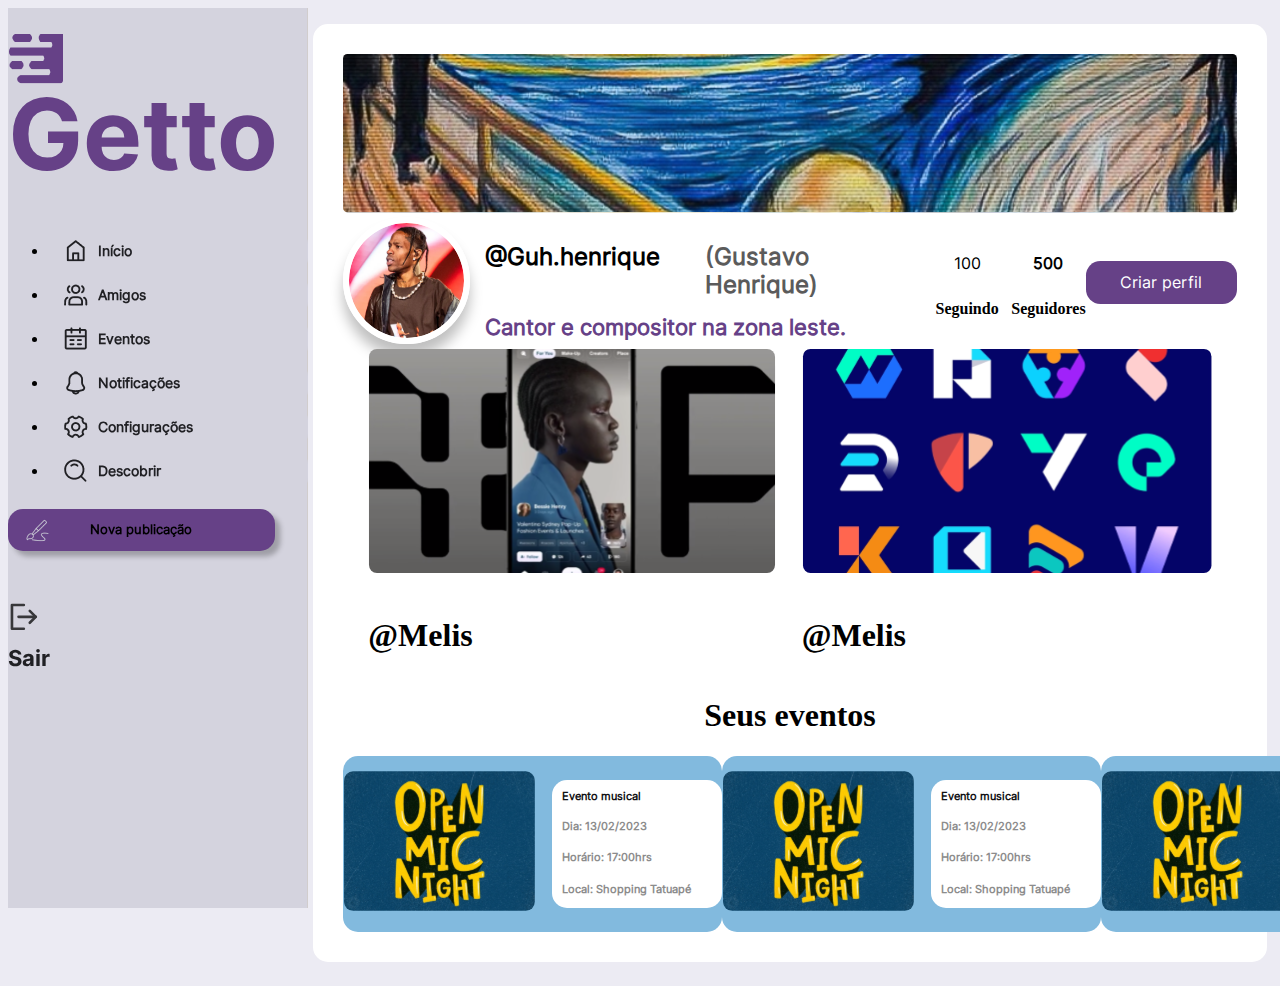
==== Perfil/perfilArtista.html @ 55815fa9 "first commit" ====
<!DOCTYPE html>
<html lang="pt-br">

<head>
    <meta charset="UTF-8">
    <meta http-equiv="X-UA-Compatible" content="IE=edge">
    <meta name="viewport" content="width=device-width, initial-scale=1.0">
    <title>Artista</title>
    <link href="https://cdn.jsdelivr.net/npm/bootstrap@5.3.0-alpha1/dist/css/bootstrap.min.css" rel="stylesheet"
        integrity="sha384-GLhlTQ8iRABdZLl6O3oVMWSktQOp6b7In1Zl3/Jr59b6EGGoI1aFkw7cmDA6j6gD" crossorigin="anonymous">
    <link rel="stylesheet" href="assets/css/perfilArtista.css">
</head>

<body>
    <main>


        <div class="sidebar">
            <div class="d-flex justify-center align-items-center flex-column sidebar-box">
                <div class="d-flex justify-center align-items-center logos">
                    <img src="assets/img/logomarca.png" alt="" class="img-fluid logo-marca">
                    <h1 class="logo-tipo">Getto</h1>
                </div>
                <div class="d-flex justify-content-center align-items-center flex-column list-group-box">
                    <ul class="list-group">
                        <li class="list-group-item"><button id="inicio" type="button"
                                class="btn btn-primary custom-btn-item">Início</button></li>
                        <li class="list-group-item"><button id="amigos" class="btn btn-primary btn-item-list"
                                type="button">Amigos</button></li>
                        <li class="list-group-item"><button id="eventos" class="btn btn-primary btn-item-list"
                                type="button">Eventos</button></li>
                        <li class="list-group-item"><button id="notificacoes" class="btn btn-primary btn-item-list"
                                type="button">Notificações</button></li>
                        <li class="list-group-item"><button id="configuracoes" class="btn btn-primary btn-item-list"
                                type="button">Configurações</button></li>
                        <li class="list-group-item"><button id="descobrir" class="btn btn-primary btn-item-list"
                                type="button">Descobrir</button></li>
                    </ul>
                </div>
                <div class="nova-pub">
                    <button id="nova-pub" class="btn btn-primary btn-nova-pub" type="button">Nova publicação</button>
                </div>
                <!-- <div class="container">
                    <div class="d-flex justify-content-center align-items-center flex-column sugestao-seguidores">
                        <h1>Sugestão de seguidores!</h1>
                        <div class="d-flex justify-content-center align-items-center flex-column sugestao-box">
                            <div class="d-flex justify-content-center align-items-center perfil-sugestao">
                                <div class="imagem-perfil-sugestao">
                                    <img src="../Login/assets/img/logomarca.png" alt="" class="rounded-circle">
                                </div>
                                <div class="d-flex justify-center align-items-center flex-column informações-perfil-sugestao">
                                    <div class="seguir-nickname">
                                        <div class="nickname"><h1>@Melis</h1></div>
                                        <div class="btn-seguir-sugestao">
                                            <button class="btn btn-primary" type="submit" value="Seguir">
                                        </div>
                                    </div>
                                    <div class="bio">
                                        <p>Cantor e compositor na zona leste.</p>
                                    </div>
                                </div>
                                
                            </div>
                            <div class="d-flex justify-content-center align-items-center perfil-sugestao">
                                <div class="imagem-perfil-sugestao">
                                    <img src="../Login/assets/img/logomarca.png" alt="" class="rounded-circle">
                                </div>
                                <div class="d-flex justify-center align-items-center flex-column informações-perfil-sugestao">
                                    <div class="seguir-nickname">
                                        <div class="nickname"><h1>@Melis</h1></div>
                                        <div class="btn-seguir-sugestao">
                                            <button class="btn btn-primary" type="submit" value="Seguir">
                                        </div>
                                    </div>
                                    <div class="bio">
                                        <p>Cantor e compositor na zona leste.</p>
                                    </div>
                                </div>

                            </div>
                            <div class="d-flex justify-content-center align-items-center perfil-sugestao">
                                <div class="imagem-perfil-sugestao">
                                    <img src="../Login/assets/img/logomarca.png" alt="" class="rounded-circle">
                                </div>
                                <div class="d-flex justify-center align-items-center flex-column informações-perfil-sugestao">
                                    <div class="seguir-nickname">
                                        <div class="nickname"><h1>@Melis</h1></div>
                                        <div class="btn-seguir-sugestao">
                                            <button class="btn btn-primary" type="submit" value="Seguir">
                                        </div>
                                    </div>
                                    <div class="bio">
                                        <p>Cantor e compositor na zona leste.</p>
                                    </div>
                                </div>
                            </div>
                            <div class="d-flex justify-content-center align-items-center perfil-sugestao">
                                <div class="imagem-perfil-sugestao">
                                    <img src="../Login/assets/img/logomarca.png" alt="" class="rounded-circle">
                                </div>
                                <div class="d-flex justify-center align-items-center flex-column informações-perfil-sugestao">
                                    <div class="seguir-nickname">
                                        <div class="nickname"><h1>@Melis</h1></div>
                                        <div class="btn-seguir-sugestao">
                                            <button class="btn btn-primary" type="submit" value="Seguir">
                                        </div>
                                    </div>
                                    <div class="bio">
                                        <p>Cantor e compositor na zona leste.</p>
                                    </div>
                                </div>
                            </div>
                        </div>
                    </div>
                </div> -->
                <a href="#">
                    <div class="d-flex flex-row justify-content-center align-items-center btn-sair">
                        <img src="assets/img/icon-logout.svg" alt="Sair">
                        <h1>Sair</h1>
                    </div>
                </a>
            </div>
        </div>
        <div class="box">
            <div class="perfil-area-box">
                <div class="papel-parede">
                    <img class="img-fluid papel-parede-img" src="assets/img/papel-parede.svg" alt="">
                </div>
                <div class="container-fluid informacao-perfil">
                    <div class="img-perfil">
                        <img class="img-fluid perfil-img" src="assets/img/img-perfil.svg" alt="">
                    </div>
                    <div class="box-bio-nick-nome">
                        <div class="box-nick-nome">
                            <div class="nick">
                                <h1>@Guh.henrique</h1>
                            </div>
                            <div class="nome">
                                <h1>(Gustavo Henrique)</h1>
                            </div>
                        </div>

                        <div class="bio">
                            <p>Cantor e compositor na zona leste.</p>
                        </div>
                    </div>
                    <div class="seguindo-seguidores">
                        <div class="seguindo">

                            <div class="seguindo-numero">
                                <p>100</p>
                            </div>
                            <div class="seguindo-text">
                                <h1>Seguindo</h1>
                            </div>
                        </div>
                        <div class="seguidores">

                            <div class="seguidores-numero">
                                <p>500</p>
                            </div>
                            <div class="seguidores-text">
                                <h1>Seguidores</h1>
                            </div>
                        </div>
                    </div>

                    <div class="div-btn-editar-perfil">
                        <button class="btn btn-primary btn-editar-perfil" value="">
                            Criar perfil
                        </button>
                    </div>

                </div>
                
                <div class="box-atividade-eventos">
                    <div class="box-atividade">
                        <div class="atividade">
                            <div class="box-img-atividade">
                                <img class="img-fluid img-atividade" src="assets/img/img-atividade-1.svg" alt="">
                            </div>
                            <div class="atividade-fotoPerfil-nick">
                                <div class="fotoPerfil-atividade">
                                    <img class="img-fluid img-perfil-atividade" src="" alt="">
                                </div>
                                <div class="nick-atividade">
                                    <h1>@Melis</h1>
                                </div>
                            </div>
                        </div>
                        <div class="atividade">
                            <div class="box-img-atividade">
                                <img class="img-fluid img-atividade" src="assets/img/img-atividade-2.svg" alt="">
                            </div>
                            <div class="atividade-fotoPerfil-nick">
                                <div class="fotoPerfil-atividade">
                                    <img class="img-fluid img-perfil-atividade" src="" alt="">
                                </div>
                                <div class="nick-atividade">
                                    <h1>@Melis</h1>
                                </div>
                            </div>
                        </div> 
                        
                    </div>
                    <div class="titulo-box-evento">
                        <h1>Seus eventos</h1>
                    </div>
                    <div class="box-eventos">
                        
                        <div class="evento">
                            <div class="img-evento">
                                <img src="assets/img/img-evento.svg" alt="">
                            </div>
                            <div class="box-desc-evento">
                                <div class="desc-evento">
                                    <h1 class="titulo-evento">Evento musical</h1>
                                    <h2>Dia: 13/02/2023</h2>
                                    <h2>Horário: 17:00hrs</h2>
                                    <h2>Local: Shopping Tatuapé</h2>
                                </div>
                            </div>
                        </div>
                        <div class="evento">
                            <div class="img-evento">
                                <img src="assets/img/img-evento.svg" alt="">
                            </div>
                            <div class="box-desc-evento">
                                <div class="desc-evento">
                                    <h1 class="titulo-evento">Evento musical</h1>
                                    <h2>Dia: 13/02/2023</h2>
                                    <h2>Horário: 17:00hrs</h2>
                                    <h2>Local: Shopping Tatuapé</h2>
                                </div>
                            </div>
                        </div>
                        <div class="evento">
                            <div class="img-evento">
                                <img src="assets/img/img-evento.svg" alt="">
                            </div>
                            <div class="box-desc-evento">
                                <div class="desc-evento">
                                    <h1 class="titulo-evento">Evento musical</h1>
                                    <h2>Dia: 13/02/2023</h2>
                                    <h2>Horário: 17:00hrs</h2>
                                    <h2>Local: Shopping Tatuapé</h2>
                                </div>
                            </div>
                        </div>
                    </div>
                </div>

               
            </div>
        </div>

    </main>


    <script src="https://cdn.jsdelivr.net/npm/bootstrap@5.3.0-alpha1/dist/js/bootstrap.bundle.min.js"
        integrity="sha384-w76AqPfDkMBDXo30jS1Sgez6pr3x5MlQ1ZAGC+nuZB+EYdgRZgiwxhTBTkF7CXvN" crossorigin="anonymous">
        </script>
    <script src="https://cdn.jsdelivr.net/npm/@popperjs/core@2.11.6/dist/umd/popper.min.js"
        integrity="sha384-oBqDVmMz9ATKxIep9tiCxS/Z9fNfEXiDAYTujMAeBAsjFuCZSmKbSSUnQlmh/jp3" crossorigin="anonymous">
        </script>
    <script src="https://cdn.jsdelivr.net/npm/bootstrap@5.3.0-alpha1/dist/js/bootstrap.min.js"
        integrity="sha384-mQ93GR66B00ZXjt0YO5KlohRA5SY2XofN4zfuZxLkoj1gXtW8ANNCe9d5Y3eG5eD" crossorigin="anonymous">
        </script>
</body>

</html>
---- Perfil/assets/css/perfilArtista.css ----
@font-face {
    font-family: 'AsapRegular';
    src: url('../fonts/Asap-Regular.ttf');
}
@font-face {
    font-family: 'AsapBold';
    src: url('../fonts/Asap-Bold.ttf');
}

@font-face {
    font-family: 'InterRegular';
    src: url('../fonts/Inter-Regular.ttf');
}
@font-face {
    font-family: 'InterBold';
    src: url('../fonts/Inter-Bold.ttf');
}
@font-face {
  font-family: 'Poppins';
  src: url('../fonts/Poppins-Regular.ttf');
}
@font-face {
  font-family: 'Roboto';
  src: url('../fonts/Roboto-Regular.ttf');
}

html{
  overflow-x: hidden;
}

a{
  text-decoration: none;
}
body{
    background-color: #ecebf3;
}

.sidebar{
    display: flex;
    justify-content: center;
    width: 300px;
    background-color: #d4d3de;
    border-right: 1px solid #d1cdcd;
    position: fixed;
    height: 100%;
    box-sizing: border-box;
}

.sidebar .sidebar-box{
    margin-top: 25px!important;
}

.sidebar .sidebar-box .logos{
    font-family: 'InterBold';
    font-style: normal;
    font-weight: 700;
    font-size: 3.1rem;
    line-height: 58px;
    color: #664187;
}
.sidebar .sidebar-box .logos h1{
  margin-top: 10px;
}

.sidebar .sidebar-box .list-group-box {
    margin-top: 20px;
}

.sidebar .sidebar-box .list-group-box .list-group-item{
    background-color: transparent!important;
    border: 0!important;
}

.sidebar .sidebar-box .list-group-box button{
    background-color: #D4D3DE;
    border: 0!important;
    font-family: 'InterRegular';
    font-style: normal;
    font-weight: 800;
    font-size: 0.9rem;
    line-height: 18px;  
    cursor: pointer;
    color: #202024;
    width: 260px;
    height: 44px;
    display: flex;
    align-items: center;
    justify-content: flex-start;
    padding-right: 10px;
    padding-left: 50px;
    background-repeat: no-repeat;
    background-position-y: center ;
    background-position-x: 15px ;
    border-radius: 15px;
    
    
 
 
}
.sidebar .sidebar-box .list-group-box button img{
  transition: background-color 0.4s ease;
}

.sidebar .sidebar-box .list-group-box button img:hover{
  background-color: #ffffff;
}


#eventos {
    background-image: url('../img/icone-calendario.png');
    
    
  }
  
  #eventos:hover{
    background-image: url('../img/icon-calendario-branco.svg')
  }
  #inicio {
    background-image: url('../img/icone-home.png');
    
  }
  #inicio:hover{
    background-image: url('../img/icon-home-branco.svg')
  }
 
  #descobrir {
    background-image: url('../img/icone-descobrir.png');
  }
  #descobrir:hover{
    background-image: url('../img/icon-pesquisar-branco.svg')
  }
  #notificacoes {
    background-image: url('../img/icone-notificacao.png'); 
  }
  #notificacoes:hover{
    background-image: url('../img/icon-notificacao-branco.svg')
  }
  #configuracoes {
    background-image: url('../img/icone-configuracoes.png');
  }
  #configuracoes:hover{
    background-image: url('../img/icon-configuracoes-branco.svg')
  }
  #amigos {
    background-image: url('../img/icone-pessoa.png');
  }
  #amigos:hover{
    background-image: url('../img/icon-pessoa-branco.svg')
  }

  #nova-pub{
    background-image: url('../img/icone-pincel.png');
  }
  

.list-group-box button:hover {
    background-color: #664187!important;
    color: #ffffff!important;
   
  }
  .list-group-box button img:hover {
    background-color: #664187!important;
    color: #ffffff!important;
    
   
  }
.nova-pub{
    margin-top: 15px;

}
.nova-pub .btn-nova-pub{
    width: 267px;
    height: 41.22px;
    background-color: #664187;
    box-shadow: 5.37636px 5.37636px 5.37636px rgba(0, 0, 0, 0.25);
    border-radius: 11.6113px;
    border: 0;
    font-weight: 600;
font-size: 0.8rem;
line-height: 18px;
font-family: 'InterRegular';
background-repeat: no-repeat;
background-position-y: center ;
background-position-x: 15px ;
border-radius: 15px;
}

.nova-pub #nova-pub:hover{
    background-color: #5e3086;
    color: #dbdbdb;
    
}


.custom-btn-item:hover{
    background-color: #664187!important;
}



.sugestao-seguidores h1{
  font-weight: 700;
font-size: 1rem;
line-height: 19px;
color: #37373A;
font-family: 'InterRegular';
}

.div-btn-seguir-sugestao .btn-seguir{
  background-color: #5e3086;
  width: 73.06px;
  height: 23px;
  border: none;
  color: #ffffff;
  border-radius: 13.5294px;
}

.sugestao-box{
  width: 280px;
  background-color: #fff;
  border-radius: 15px;
  padding: 20px 20px 20px 20px;
}
.sugestao-box .seguir-nickname{
  display: flex;
  flex-direction: row;
}
.sugestao-box button{
  margin-left: 100px;
}

.btn-sair{
  margin-top: 50px;
  height: 40px;
  width: 90px;
  background-color: none!important;
  font-family: 'InterBold';
}
.btn-sair h1{
  font-weight: 600;
  font-size: 1.4rem;
  color: #202024;
  margin-top: 7px;
  
}
.btn-sair img {
  width: 32px;
  height: 32px;
} 


/*-------------- PERFIL AREA ---------------*/




/*--------------------------------- HEADER PERFIL ---------------------------------*/
.box{
  margin-left: 300px;
  
  display: flex;
  justify-content: center;
  align-items: center;
 
  height: 100vh;
  padding: 35px;
  
  
  
 
}
.box .perfil-area-box{
  width: 100%;
  height: auto;
  background-color: #fff;
  border-radius: 15px;
  display: flex;
  flex-direction: column;
  padding: 30px;
  
  
  
}
.box .perfil-area-box .papel-parede{
  width: 100%;
}

.box .perfil-area-box .papel-parede img{
  width: 100%;
  
}
.box .perfil-area-box .img-perfil img{
  
    border-radius: 50%;
    background: url(83be6860de3c4cd4bb4ef5e01c961ef7_md.png);
    border: 6.38889px solid #FFFFFF;
    box-shadow: 0px 12.7778px 12.7778px rgba(0, 0, 0, 0.25);
 
}
.box .perfil-area-box .informacao-perfil{
  display: flex;
    flex-direction: row;
    justify-content: space-around;
    align-items: center;
}

.box .perfil-area-box .informacao-perfil .box-bio-nick-nome{
  display: flex;
  flex-direction: column;
  justify-content: center;
}

.box .perfil-area-box .informacao-perfil .box-bio-nick-nome .box-nick-nome{
  display: flex;
  flex-direction: row;
  font-family: 'InterRegular';
}

.box .perfil-area-box .informacao-perfil .box-bio-nick-nome .box-nick-nome h1{
  font-style: normal;
  font-weight: 700;
  font-size: 1.5rem;
  line-height: 28px;
}


.box .perfil-area-box .informacao-perfil .box-bio-nick-nome .box-nick-nome .nome{
  margin-left: 30px;
}

.box .perfil-area-box .informacao-perfil .box-bio-nick-nome .box-nick-nome .nick{
  margin-left: 15px;
  
}

.box .perfil-area-box .informacao-perfil .box-bio-nick-nome .box-nick-nome .nome h1{
  margin-left: 15px;
  color: #5b5b5b!important;
}

.box .perfil-area-box .informacao-perfil .box-bio-nick-nome .bio{
  margin-left: 15px;
}

.box .perfil-area-box .informacao-perfil .box-bio-nick-nome .bio p{
  margin: 0;
  color: #664187;
  font-family: 'InterRegular';
  font-style: normal;
  font-weight: 700;
  font-size: 1.4rem;
  line-height: 23px;
}

.box .perfil-area-box .informacao-perfil .seguindo-seguidores {
  margin-left: 80px;
  display: flex;
  width: 20%;
    justify-content: space-between;

}



.box .perfil-area-box .informacao-perfil .seguindo-seguidores .seguindo .seguindo-numero > p {
  font-family: 'InterRegular';
font-style: normal;
font-weight: 8  00;
font-size: 16px;
  
}




.box .perfil-area-box .informacao-perfil .seguindo-seguidores .seguindo .seguindo-text > h1 {
  font-style: normal;
font-weight: 600;
font-size: 16px;
  
}

.box .perfil-area-box .informacao-perfil .seguindo-seguidores .seguidores .seguidores-text > h1 {
  font-style: normal;
font-weight: 600;
font-size: 16px;
  
}

.box .perfil-area-box .informacao-perfil .seguindo-seguidores .seguidores .seguidores-numero > p {
  
  font-family: 'InterRegular';
font-style: normal;
font-weight: 800;
font-size: 16px;
}

.box .perfil-area-box .informacao-perfil .seguindo-seguidores .seguidores, .seguindo{
  display: flex;
    flex-direction: column;
    align-items: center;
}


.box .perfil-area-box .informacao-perfil .div-btn-editar-perfil .btn-editar-perfil {
  width: 151.35px;
  height: 43px;
  background: #664187;
  border-radius: 14.3967px;
  border: none;
  color: #fff;
  font-family: 'InterRegular', sans-serif;
  font-size: 16px;
  text-align: center;
  line-height: 34.79px;
  font-weight: 500;
}

.box .perfil-area-box .informacao-perfil .div-btn-editar-perfil .btn-editar-perfil:hover{
  background-color: #815ba3;
  
}


/*------------------------------------- ATIVIDADE E EVENTO ----------------------------*/

.box .perfil-area-box .box-atividade-eventos{
    display: flex;
    flex-direction: column;
    justify-content: center;
    align-items: center;
  }

  .box .perfil-area-box .box-atividade-eventos .box-atividade{
    display: flex;
    flex-direction: row;
    justify-content: center;
    align-items: center;
    width: 100%;
    display: flex;
    justify-content: space-evenly;
  }

  .box .perfil-area-box .box-eventos{
    display: flex;
    width: 100%;
    justify-content: space-evenly;
  }
  .box .perfil-area-box .box-eventos .evento{
    display: flex;
    flex-direction: row;
    justify-content: center;
    align-items: center;
    background-color: #82BADE;
    border-radius: 15px;
    width: 25rem;
    height: 11rem;
  }

  .box .perfil-area-box .box-eventos .evento .img-evento img{
    width: 12rem;
    
  }
  .box .perfil-area-box .box-eventos .evento .box-desc-evento{
    margin-left: 17px;
  }

  .box .perfil-area-box .box-eventos .evento .box-desc-evento .desc-evento{
    width: 10rem;
    display: flex;
    height: 8rem;
    border-radius: 15px;
    background-color: #fff;
   
    justify-content: center;
    align-items: start;
    flex-direction: column;
    
    padding-left: 10px;
  }
  
 
 
  .box .perfil-area-box .box-eventos .evento .box-desc-evento .desc-evento h1{
    font-size: 1.5rem;
    font-family: 'InterRegular';
    font-style: normal;
    font-weight: 700;
    font-size: 11.037px;
    line-height: 13px;
    color: #121214;
  }

  .box .perfil-area-box .box-eventos .evento .box-desc-evento .desc-evento h2{
    font-size: 1rem;
    font-family: 'InterRegular';
    font-style: normal;
    font-weight: 700;
    font-size: 11.037px;
    line-height: 13px;
    color: #8C8C8C;
  }
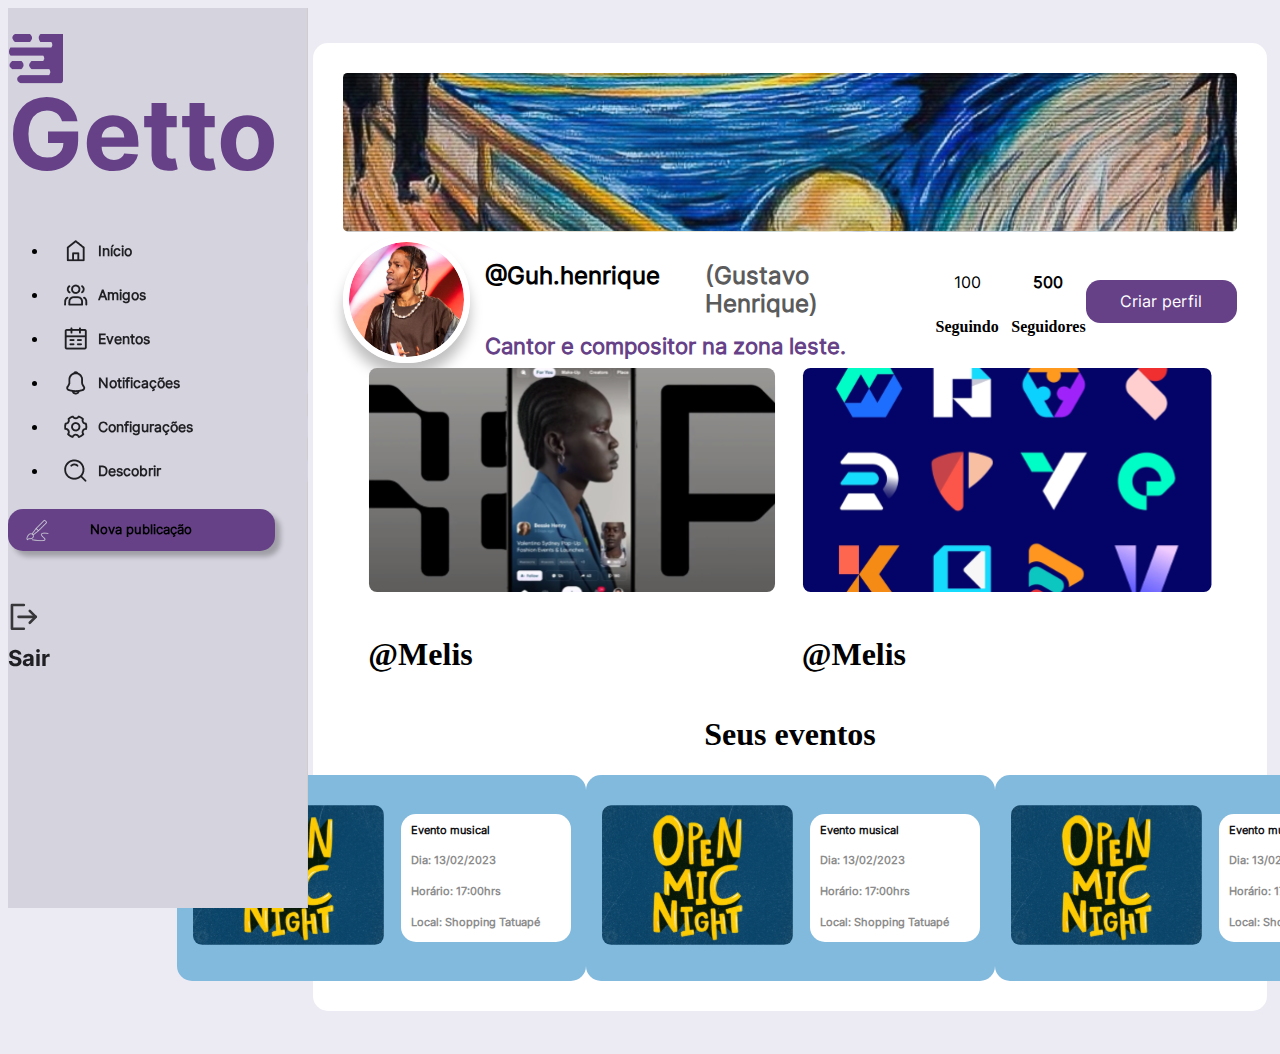
==== commit 99edf55d: "git commit init" ====
--- a/Perfil/perfilArtista.html
+++ b/Perfil/perfilArtista.html
@@ -1,271 +1,271 @@
-<!DOCTYPE html>
-<html lang="pt-br">
-
-<head>
-    <meta charset="UTF-8">
-    <meta http-equiv="X-UA-Compatible" content="IE=edge">
-    <meta name="viewport" content="width=device-width, initial-scale=1.0">
-    <title>Artista</title>
-    <link href="https://cdn.jsdelivr.net/npm/bootstrap@5.3.0-alpha1/dist/css/bootstrap.min.css" rel="stylesheet"
-        integrity="sha384-GLhlTQ8iRABdZLl6O3oVMWSktQOp6b7In1Zl3/Jr59b6EGGoI1aFkw7cmDA6j6gD" crossorigin="anonymous">
-    <link rel="stylesheet" href="assets/css/perfilArtista.css">
-</head>
-
-<body>
-    <main>
-
-
-        <div class="sidebar">
-            <div class="d-flex justify-center align-items-center flex-column sidebar-box">
-                <div class="d-flex justify-center align-items-center logos">
-                    <img src="assets/img/logomarca.png" alt="" class="img-fluid logo-marca">
-                    <h1 class="logo-tipo">Getto</h1>
-                </div>
-                <div class="d-flex justify-content-center align-items-center flex-column list-group-box">
-                    <ul class="list-group">
-                        <li class="list-group-item"><button id="inicio" type="button"
-                                class="btn btn-primary custom-btn-item">Início</button></li>
-                        <li class="list-group-item"><button id="amigos" class="btn btn-primary btn-item-list"
-                                type="button">Amigos</button></li>
-                        <li class="list-group-item"><button id="eventos" class="btn btn-primary btn-item-list"
-                                type="button">Eventos</button></li>
-                        <li class="list-group-item"><button id="notificacoes" class="btn btn-primary btn-item-list"
-                                type="button">Notificações</button></li>
-                        <li class="list-group-item"><button id="configuracoes" class="btn btn-primary btn-item-list"
-                                type="button">Configurações</button></li>
-                        <li class="list-group-item"><button id="descobrir" class="btn btn-primary btn-item-list"
-                                type="button">Descobrir</button></li>
-                    </ul>
-                </div>
-                <div class="nova-pub">
-                    <button id="nova-pub" class="btn btn-primary btn-nova-pub" type="button">Nova publicação</button>
-                </div>
-                <!-- <div class="container">
-                    <div class="d-flex justify-content-center align-items-center flex-column sugestao-seguidores">
-                        <h1>Sugestão de seguidores!</h1>
-                        <div class="d-flex justify-content-center align-items-center flex-column sugestao-box">
-                            <div class="d-flex justify-content-center align-items-center perfil-sugestao">
-                                <div class="imagem-perfil-sugestao">
-                                    <img src="../Login/assets/img/logomarca.png" alt="" class="rounded-circle">
-                                </div>
-                                <div class="d-flex justify-center align-items-center flex-column informações-perfil-sugestao">
-                                    <div class="seguir-nickname">
-                                        <div class="nickname"><h1>@Melis</h1></div>
-                                        <div class="btn-seguir-sugestao">
-                                            <button class="btn btn-primary" type="submit" value="Seguir">
-                                        </div>
-                                    </div>
-                                    <div class="bio">
-                                        <p>Cantor e compositor na zona leste.</p>
-                                    </div>
-                                </div>
-                                
-                            </div>
-                            <div class="d-flex justify-content-center align-items-center perfil-sugestao">
-                                <div class="imagem-perfil-sugestao">
-                                    <img src="../Login/assets/img/logomarca.png" alt="" class="rounded-circle">
-                                </div>
-                                <div class="d-flex justify-center align-items-center flex-column informações-perfil-sugestao">
-                                    <div class="seguir-nickname">
-                                        <div class="nickname"><h1>@Melis</h1></div>
-                                        <div class="btn-seguir-sugestao">
-                                            <button class="btn btn-primary" type="submit" value="Seguir">
-                                        </div>
-                                    </div>
-                                    <div class="bio">
-                                        <p>Cantor e compositor na zona leste.</p>
-                                    </div>
-                                </div>
-
-                            </div>
-                            <div class="d-flex justify-content-center align-items-center perfil-sugestao">
-                                <div class="imagem-perfil-sugestao">
-                                    <img src="../Login/assets/img/logomarca.png" alt="" class="rounded-circle">
-                                </div>
-                                <div class="d-flex justify-center align-items-center flex-column informações-perfil-sugestao">
-                                    <div class="seguir-nickname">
-                                        <div class="nickname"><h1>@Melis</h1></div>
-                                        <div class="btn-seguir-sugestao">
-                                            <button class="btn btn-primary" type="submit" value="Seguir">
-                                        </div>
-                                    </div>
-                                    <div class="bio">
-                                        <p>Cantor e compositor na zona leste.</p>
-                                    </div>
-                                </div>
-                            </div>
-                            <div class="d-flex justify-content-center align-items-center perfil-sugestao">
-                                <div class="imagem-perfil-sugestao">
-                                    <img src="../Login/assets/img/logomarca.png" alt="" class="rounded-circle">
-                                </div>
-                                <div class="d-flex justify-center align-items-center flex-column informações-perfil-sugestao">
-                                    <div class="seguir-nickname">
-                                        <div class="nickname"><h1>@Melis</h1></div>
-                                        <div class="btn-seguir-sugestao">
-                                            <button class="btn btn-primary" type="submit" value="Seguir">
-                                        </div>
-                                    </div>
-                                    <div class="bio">
-                                        <p>Cantor e compositor na zona leste.</p>
-                                    </div>
-                                </div>
-                            </div>
-                        </div>
-                    </div>
-                </div> -->
-                <a href="#">
-                    <div class="d-flex flex-row justify-content-center align-items-center btn-sair">
-                        <img src="assets/img/icon-logout.svg" alt="Sair">
-                        <h1>Sair</h1>
-                    </div>
-                </a>
-            </div>
-        </div>
-        <div class="box">
-            <div class="perfil-area-box">
-                <div class="papel-parede">
-                    <img class="img-fluid papel-parede-img" src="assets/img/papel-parede.svg" alt="">
-                </div>
-                <div class="container-fluid informacao-perfil">
-                    <div class="img-perfil">
-                        <img class="img-fluid perfil-img" src="assets/img/img-perfil.svg" alt="">
-                    </div>
-                    <div class="box-bio-nick-nome">
-                        <div class="box-nick-nome">
-                            <div class="nick">
-                                <h1>@Guh.henrique</h1>
-                            </div>
-                            <div class="nome">
-                                <h1>(Gustavo Henrique)</h1>
-                            </div>
-                        </div>
-
-                        <div class="bio">
-                            <p>Cantor e compositor na zona leste.</p>
-                        </div>
-                    </div>
-                    <div class="seguindo-seguidores">
-                        <div class="seguindo">
-
-                            <div class="seguindo-numero">
-                                <p>100</p>
-                            </div>
-                            <div class="seguindo-text">
-                                <h1>Seguindo</h1>
-                            </div>
-                        </div>
-                        <div class="seguidores">
-
-                            <div class="seguidores-numero">
-                                <p>500</p>
-                            </div>
-                            <div class="seguidores-text">
-                                <h1>Seguidores</h1>
-                            </div>
-                        </div>
-                    </div>
-
-                    <div class="div-btn-editar-perfil">
-                        <button class="btn btn-primary btn-editar-perfil" value="">
-                            Criar perfil
-                        </button>
-                    </div>
-
-                </div>
-                
-                <div class="box-atividade-eventos">
-                    <div class="box-atividade">
-                        <div class="atividade">
-                            <div class="box-img-atividade">
-                                <img class="img-fluid img-atividade" src="assets/img/img-atividade-1.svg" alt="">
-                            </div>
-                            <div class="atividade-fotoPerfil-nick">
-                                <div class="fotoPerfil-atividade">
-                                    <img class="img-fluid img-perfil-atividade" src="" alt="">
-                                </div>
-                                <div class="nick-atividade">
-                                    <h1>@Melis</h1>
-                                </div>
-                            </div>
-                        </div>
-                        <div class="atividade">
-                            <div class="box-img-atividade">
-                                <img class="img-fluid img-atividade" src="assets/img/img-atividade-2.svg" alt="">
-                            </div>
-                            <div class="atividade-fotoPerfil-nick">
-                                <div class="fotoPerfil-atividade">
-                                    <img class="img-fluid img-perfil-atividade" src="" alt="">
-                                </div>
-                                <div class="nick-atividade">
-                                    <h1>@Melis</h1>
-                                </div>
-                            </div>
-                        </div> 
-                        
-                    </div>
-                    <div class="titulo-box-evento">
-                        <h1>Seus eventos</h1>
-                    </div>
-                    <div class="box-eventos">
-                        
-                        <div class="evento">
-                            <div class="img-evento">
-                                <img src="assets/img/img-evento.svg" alt="">
-                            </div>
-                            <div class="box-desc-evento">
-                                <div class="desc-evento">
-                                    <h1 class="titulo-evento">Evento musical</h1>
-                                    <h2>Dia: 13/02/2023</h2>
-                                    <h2>Horário: 17:00hrs</h2>
-                                    <h2>Local: Shopping Tatuapé</h2>
-                                </div>
-                            </div>
-                        </div>
-                        <div class="evento">
-                            <div class="img-evento">
-                                <img src="assets/img/img-evento.svg" alt="">
-                            </div>
-                            <div class="box-desc-evento">
-                                <div class="desc-evento">
-                                    <h1 class="titulo-evento">Evento musical</h1>
-                                    <h2>Dia: 13/02/2023</h2>
-                                    <h2>Horário: 17:00hrs</h2>
-                                    <h2>Local: Shopping Tatuapé</h2>
-                                </div>
-                            </div>
-                        </div>
-                        <div class="evento">
-                            <div class="img-evento">
-                                <img src="assets/img/img-evento.svg" alt="">
-                            </div>
-                            <div class="box-desc-evento">
-                                <div class="desc-evento">
-                                    <h1 class="titulo-evento">Evento musical</h1>
-                                    <h2>Dia: 13/02/2023</h2>
-                                    <h2>Horário: 17:00hrs</h2>
-                                    <h2>Local: Shopping Tatuapé</h2>
-                                </div>
-                            </div>
-                        </div>
-                    </div>
-                </div>
-
-               
-            </div>
-        </div>
-
-    </main>
-
-
-    <script src="https://cdn.jsdelivr.net/npm/bootstrap@5.3.0-alpha1/dist/js/bootstrap.bundle.min.js"
-        integrity="sha384-w76AqPfDkMBDXo30jS1Sgez6pr3x5MlQ1ZAGC+nuZB+EYdgRZgiwxhTBTkF7CXvN" crossorigin="anonymous">
-        </script>
-    <script src="https://cdn.jsdelivr.net/npm/@popperjs/core@2.11.6/dist/umd/popper.min.js"
-        integrity="sha384-oBqDVmMz9ATKxIep9tiCxS/Z9fNfEXiDAYTujMAeBAsjFuCZSmKbSSUnQlmh/jp3" crossorigin="anonymous">
-        </script>
-    <script src="https://cdn.jsdelivr.net/npm/bootstrap@5.3.0-alpha1/dist/js/bootstrap.min.js"
-        integrity="sha384-mQ93GR66B00ZXjt0YO5KlohRA5SY2XofN4zfuZxLkoj1gXtW8ANNCe9d5Y3eG5eD" crossorigin="anonymous">
-        </script>
-</body>
-
+<!DOCTYPE html>
+<html lang="pt-br">
+
+<head>
+    <meta charset="UTF-8">
+    <meta http-equiv="X-UA-Compatible" content="IE=edge">
+    <meta name="viewport" content="width=device-width, initial-scale=1.0">
+    <title>Artista</title>
+    <link href="https://cdn.jsdelivr.net/npm/bootstrap@5.3.0-alpha1/dist/css/bootstrap.min.css" rel="stylesheet"
+        integrity="sha384-GLhlTQ8iRABdZLl6O3oVMWSktQOp6b7In1Zl3/Jr59b6EGGoI1aFkw7cmDA6j6gD" crossorigin="anonymous">
+    <link rel="stylesheet" href="assets/css/perfilArtista.css">
+</head>
+
+<body>
+    <main>
+
+
+        <div class="sidebar">
+            <div class="d-flex justify-center align-items-center flex-column sidebar-box">
+                <div class="d-flex justify-center align-items-center logos">
+                    <img src="assets/img/logomarca.png" alt="" class="img-fluid logo-marca">
+                    <h1 class="logo-tipo">Getto</h1>
+                </div>
+                <div class="d-flex justify-content-center align-items-center flex-column list-group-box">
+                    <ul class="list-group">
+                        <li class="list-group-item"><button id="inicio" type="button"
+                                class="btn btn-primary custom-btn-item">Início</button></li>
+                        <li class="list-group-item"><button id="amigos" class="btn btn-primary btn-item-list"
+                                type="button">Amigos</button></li>
+                        <li class="list-group-item"><button id="eventos" class="btn btn-primary btn-item-list"
+                                type="button">Eventos</button></li>
+                        <li class="list-group-item"><button id="notificacoes" class="btn btn-primary btn-item-list"
+                                type="button">Notificações</button></li>
+                        <li class="list-group-item"><button id="configuracoes" class="btn btn-primary btn-item-list"
+                                type="button">Configurações</button></li>
+                        <li class="list-group-item"><button id="descobrir" class="btn btn-primary btn-item-list"
+                                type="button">Descobrir</button></li>
+                    </ul>
+                </div>
+                <div class="nova-pub">
+                    <button id="nova-pub" class="btn btn-primary btn-nova-pub" type="button">Nova publicação</button>
+                </div>
+                <!-- <div class="container">
+                    <div class="d-flex justify-content-center align-items-center flex-column sugestao-seguidores">
+                        <h1>Sugestão de seguidores!</h1>
+                        <div class="d-flex justify-content-center align-items-center flex-column sugestao-box">
+                            <div class="d-flex justify-content-center align-items-center perfil-sugestao">
+                                <div class="imagem-perfil-sugestao">
+                                    <img src="../Login/assets/img/logomarca.png" alt="" class="rounded-circle">
+                                </div>
+                                <div class="d-flex justify-center align-items-center flex-column informações-perfil-sugestao">
+                                    <div class="seguir-nickname">
+                                        <div class="nickname"><h1>@Melis</h1></div>
+                                        <div class="btn-seguir-sugestao">
+                                            <button class="btn btn-primary" type="submit" value="Seguir">
+                                        </div>
+                                    </div>
+                                    <div class="bio">
+                                        <p>Cantor e compositor na zona leste.</p>
+                                    </div>
+                                </div>
+                                
+                            </div>
+                            <div class="d-flex justify-content-center align-items-center perfil-sugestao">
+                                <div class="imagem-perfil-sugestao">
+                                    <img src="../Login/assets/img/logomarca.png" alt="" class="rounded-circle">
+                                </div>
+                                <div class="d-flex justify-center align-items-center flex-column informações-perfil-sugestao">
+                                    <div class="seguir-nickname">
+                                        <div class="nickname"><h1>@Melis</h1></div>
+                                        <div class="btn-seguir-sugestao">
+                                            <button class="btn btn-primary" type="submit" value="Seguir">
+                                        </div>
+                                    </div>
+                                    <div class="bio">
+                                        <p>Cantor e compositor na zona leste.</p>
+                                    </div>
+                                </div>
+
+                            </div>
+                            <div class="d-flex justify-content-center align-items-center perfil-sugestao">
+                                <div class="imagem-perfil-sugestao">
+                                    <img src="../Login/assets/img/logomarca.png" alt="" class="rounded-circle">
+                                </div>
+                                <div class="d-flex justify-center align-items-center flex-column informações-perfil-sugestao">
+                                    <div class="seguir-nickname">
+                                        <div class="nickname"><h1>@Melis</h1></div>
+                                        <div class="btn-seguir-sugestao">
+                                            <button class="btn btn-primary" type="submit" value="Seguir">
+                                        </div>
+                                    </div>
+                                    <div class="bio">
+                                        <p>Cantor e compositor na zona leste.</p>
+                                    </div>
+                                </div>
+                            </div>
+                            <div class="d-flex justify-content-center align-items-center perfil-sugestao">
+                                <div class="imagem-perfil-sugestao">
+                                    <img src="../Login/assets/img/logomarca.png" alt="" class="rounded-circle">
+                                </div>
+                                <div class="d-flex justify-center align-items-center flex-column informações-perfil-sugestao">
+                                    <div class="seguir-nickname">
+                                        <div class="nickname"><h1>@Melis</h1></div>
+                                        <div class="btn-seguir-sugestao">
+                                            <button class="btn btn-primary" type="submit" value="Seguir">
+                                        </div>
+                                    </div>
+                                    <div class="bio">
+                                        <p>Cantor e compositor na zona leste.</p>
+                                    </div>
+                                </div>
+                            </div>
+                        </div>
+                    </div>
+                </div> -->
+                <a href="#">
+                    <div class="d-flex flex-row justify-content-center align-items-center btn-sair">
+                        <img src="assets/img/icon-logout.svg" alt="Sair">
+                        <h1>Sair</h1>
+                    </div>
+                </a>
+            </div>
+        </div>
+        <div class="box">
+            <div class="perfil-area-box">
+                <div class="papel-parede">
+                    <img class="img-fluid papel-parede-img" src="assets/img/papel-parede.svg" alt="">
+                </div>
+                <div class="container-fluid informacao-perfil">
+                    <div class="img-perfil">
+                        <img class="img-fluid perfil-img" src="assets/img/img-perfil.svg" alt="">
+                    </div>
+                    <div class="box-bio-nick-nome">
+                        <div class="box-nick-nome">
+                            <div class="nick">
+                                <h1>@Guh.henrique</h1>
+                            </div>
+                            <div class="nome">
+                                <h1>(Gustavo Henrique)</h1>
+                            </div>
+                        </div>
+
+                        <div class="bio">
+                            <p>Cantor e compositor na zona leste.</p>
+                        </div>
+                    </div>
+                    <div class="seguindo-seguidores">
+                        <div class="seguindo">
+
+                            <div class="seguindo-numero">
+                                <p>100</p>
+                            </div>
+                            <div class="seguindo-text">
+                                <h1>Seguindo</h1>
+                            </div>
+                        </div>
+                        <div class="seguidores">
+
+                            <div class="seguidores-numero">
+                                <p>500</p>
+                            </div>
+                            <div class="seguidores-text">
+                                <h1>Seguidores</h1>
+                            </div>
+                        </div>
+                    </div>
+
+                    <div class="div-btn-editar-perfil">
+                        <button class="btn btn-primary btn-editar-perfil" value="">
+                            Criar perfil
+                        </button>
+                    </div>
+
+                </div>
+                
+                <div class="box-atividade-eventos">
+                    <div class="box-atividade">
+                        <div class="atividade">
+                            <div class="box-img-atividade">
+                                <img class="img-fluid img-atividade" src="assets/img/img-atividade-1.svg" alt="">
+                            </div>
+                            <div class="atividade-fotoPerfil-nick">
+                                <div class="fotoPerfil-atividade">
+                                    <img class="img-fluid img-perfil-atividade" src="" alt="">
+                                </div>
+                                <div class="nick-atividade">
+                                    <h1>@Melis</h1>
+                                </div>
+                            </div>
+                        </div>
+                        <div class="atividade">
+                            <div class="box-img-atividade">
+                                <img class="img-fluid img-atividade" src="assets/img/img-atividade-2.svg" alt="">
+                            </div>
+                            <div class="atividade-fotoPerfil-nick">
+                                <div class="fotoPerfil-atividade">
+                                    <img class="img-fluid img-perfil-atividade" src="" alt="">
+                                </div>
+                                <div class="nick-atividade">
+                                    <h1>@Melis</h1>
+                                </div>
+                            </div>
+                        </div> 
+                        
+                    </div>
+                    <div class="titulo-box-evento">
+                        <h1>Seus eventos</h1>
+                    </div>
+                    <div class="container-fluid box-eventos">
+                        
+                        <div class="evento">
+                            <div class="img-evento">
+                                <img class="img-fluid" src="assets/img/img-evento.svg" alt="">
+                            </div>
+                            <div class="box-desc-evento">
+                                <div class="desc-evento">
+                                    <h1 class="titulo-evento">Evento musical</h1>
+                                    <h2>Dia: 13/02/2023</h2>
+                                    <h2>Horário: 17:00hrs</h2>
+                                    <h2>Local: Shopping Tatuapé</h2>
+                                </div>
+                            </div>
+                        </div>
+                        <div class="evento">
+                            <div class="img-evento">
+                                <img class="img-fluid" src="assets/img/img-evento.svg" alt="">
+                            </div>
+                            <div class="box-desc-evento">
+                                <div class="desc-evento">
+                                    <h1 class="titulo-evento">Evento musical</h1>
+                                    <h2>Dia: 13/02/2023</h2>
+                                    <h2>Horário: 17:00hrs</h2>
+                                    <h2>Local: Shopping Tatuapé</h2>
+                                </div>
+                            </div>
+                        </div>
+                        <div class="evento">
+                            <div class="img-evento">
+                                <img class="img-fluid" src="assets/img/img-evento.svg" alt="">
+                            </div>
+                            <div class="box-desc-evento">
+                                <div class="desc-evento">
+                                    <h1 class="titulo-evento">Evento musical</h1>
+                                    <h2>Dia: 13/02/2023</h2>
+                                    <h2>Horário: 17:00hrs</h2>
+                                    <h2>Local: Shopping Tatuapé</h2>
+                                </div>
+                            </div>
+                        </div>
+                    </div>
+                </div>
+
+               
+            </div>
+        </div>
+
+    </main>
+
+
+    <script src="https://cdn.jsdelivr.net/npm/bootstrap@5.3.0-alpha1/dist/js/bootstrap.bundle.min.js"
+        integrity="sha384-w76AqPfDkMBDXo30jS1Sgez6pr3x5MlQ1ZAGC+nuZB+EYdgRZgiwxhTBTkF7CXvN" crossorigin="anonymous">
+        </script>
+    <script src="https://cdn.jsdelivr.net/npm/@popperjs/core@2.11.6/dist/umd/popper.min.js"
+        integrity="sha384-oBqDVmMz9ATKxIep9tiCxS/Z9fNfEXiDAYTujMAeBAsjFuCZSmKbSSUnQlmh/jp3" crossorigin="anonymous">
+        </script>
+    <script src="https://cdn.jsdelivr.net/npm/bootstrap@5.3.0-alpha1/dist/js/bootstrap.min.js"
+        integrity="sha384-mQ93GR66B00ZXjt0YO5KlohRA5SY2XofN4zfuZxLkoj1gXtW8ANNCe9d5Y3eG5eD" crossorigin="anonymous">
+        </script>
+</body>
+
 </html>--- a/Perfil/assets/css/perfilArtista.css
+++ b/Perfil/assets/css/perfilArtista.css
@@ -1,502 +1,503 @@
-@font-face {
-    font-family: 'AsapRegular';
-    src: url('../fonts/Asap-Regular.ttf');
-}
-@font-face {
-    font-family: 'AsapBold';
-    src: url('../fonts/Asap-Bold.ttf');
-}
-
-@font-face {
-    font-family: 'InterRegular';
-    src: url('../fonts/Inter-Regular.ttf');
-}
-@font-face {
-    font-family: 'InterBold';
-    src: url('../fonts/Inter-Bold.ttf');
-}
-@font-face {
-  font-family: 'Poppins';
-  src: url('../fonts/Poppins-Regular.ttf');
-}
-@font-face {
-  font-family: 'Roboto';
-  src: url('../fonts/Roboto-Regular.ttf');
-}
-
-html{
-  overflow-x: hidden;
-}
-
-a{
-  text-decoration: none;
-}
-body{
-    background-color: #ecebf3;
-}
-
-.sidebar{
-    display: flex;
-    justify-content: center;
-    width: 300px;
-    background-color: #d4d3de;
-    border-right: 1px solid #d1cdcd;
-    position: fixed;
-    height: 100%;
-    box-sizing: border-box;
-}
-
-.sidebar .sidebar-box{
-    margin-top: 25px!important;
-}
-
-.sidebar .sidebar-box .logos{
-    font-family: 'InterBold';
-    font-style: normal;
-    font-weight: 700;
-    font-size: 3.1rem;
-    line-height: 58px;
-    color: #664187;
-}
-.sidebar .sidebar-box .logos h1{
-  margin-top: 10px;
-}
-
-.sidebar .sidebar-box .list-group-box {
-    margin-top: 20px;
-}
-
-.sidebar .sidebar-box .list-group-box .list-group-item{
-    background-color: transparent!important;
-    border: 0!important;
-}
-
-.sidebar .sidebar-box .list-group-box button{
-    background-color: #D4D3DE;
-    border: 0!important;
-    font-family: 'InterRegular';
-    font-style: normal;
-    font-weight: 800;
-    font-size: 0.9rem;
-    line-height: 18px;  
-    cursor: pointer;
-    color: #202024;
-    width: 260px;
-    height: 44px;
-    display: flex;
-    align-items: center;
-    justify-content: flex-start;
-    padding-right: 10px;
-    padding-left: 50px;
-    background-repeat: no-repeat;
-    background-position-y: center ;
-    background-position-x: 15px ;
-    border-radius: 15px;
-    
-    
- 
- 
-}
-.sidebar .sidebar-box .list-group-box button img{
-  transition: background-color 0.4s ease;
-}
-
-.sidebar .sidebar-box .list-group-box button img:hover{
-  background-color: #ffffff;
-}
-
-
-#eventos {
-    background-image: url('../img/icone-calendario.png');
-    
-    
-  }
-  
-  #eventos:hover{
-    background-image: url('../img/icon-calendario-branco.svg')
-  }
-  #inicio {
-    background-image: url('../img/icone-home.png');
-    
-  }
-  #inicio:hover{
-    background-image: url('../img/icon-home-branco.svg')
-  }
- 
-  #descobrir {
-    background-image: url('../img/icone-descobrir.png');
-  }
-  #descobrir:hover{
-    background-image: url('../img/icon-pesquisar-branco.svg')
-  }
-  #notificacoes {
-    background-image: url('../img/icone-notificacao.png'); 
-  }
-  #notificacoes:hover{
-    background-image: url('../img/icon-notificacao-branco.svg')
-  }
-  #configuracoes {
-    background-image: url('../img/icone-configuracoes.png');
-  }
-  #configuracoes:hover{
-    background-image: url('../img/icon-configuracoes-branco.svg')
-  }
-  #amigos {
-    background-image: url('../img/icone-pessoa.png');
-  }
-  #amigos:hover{
-    background-image: url('../img/icon-pessoa-branco.svg')
-  }
-
-  #nova-pub{
-    background-image: url('../img/icone-pincel.png');
-  }
-  
-
-.list-group-box button:hover {
-    background-color: #664187!important;
-    color: #ffffff!important;
-   
-  }
-  .list-group-box button img:hover {
-    background-color: #664187!important;
-    color: #ffffff!important;
-    
-   
-  }
-.nova-pub{
-    margin-top: 15px;
-
-}
-.nova-pub .btn-nova-pub{
-    width: 267px;
-    height: 41.22px;
-    background-color: #664187;
-    box-shadow: 5.37636px 5.37636px 5.37636px rgba(0, 0, 0, 0.25);
-    border-radius: 11.6113px;
-    border: 0;
-    font-weight: 600;
-font-size: 0.8rem;
-line-height: 18px;
-font-family: 'InterRegular';
-background-repeat: no-repeat;
-background-position-y: center ;
-background-position-x: 15px ;
-border-radius: 15px;
-}
-
-.nova-pub #nova-pub:hover{
-    background-color: #5e3086;
-    color: #dbdbdb;
-    
-}
-
-
-.custom-btn-item:hover{
-    background-color: #664187!important;
-}
-
-
-
-.sugestao-seguidores h1{
-  font-weight: 700;
-font-size: 1rem;
-line-height: 19px;
-color: #37373A;
-font-family: 'InterRegular';
-}
-
-.div-btn-seguir-sugestao .btn-seguir{
-  background-color: #5e3086;
-  width: 73.06px;
-  height: 23px;
-  border: none;
-  color: #ffffff;
-  border-radius: 13.5294px;
-}
-
-.sugestao-box{
-  width: 280px;
-  background-color: #fff;
-  border-radius: 15px;
-  padding: 20px 20px 20px 20px;
-}
-.sugestao-box .seguir-nickname{
-  display: flex;
-  flex-direction: row;
-}
-.sugestao-box button{
-  margin-left: 100px;
-}
-
-.btn-sair{
-  margin-top: 50px;
-  height: 40px;
-  width: 90px;
-  background-color: none!important;
-  font-family: 'InterBold';
-}
-.btn-sair h1{
-  font-weight: 600;
-  font-size: 1.4rem;
-  color: #202024;
-  margin-top: 7px;
-  
-}
-.btn-sair img {
-  width: 32px;
-  height: 32px;
-} 
-
-
-/*-------------- PERFIL AREA ---------------*/
-
-
-
-
-/*--------------------------------- HEADER PERFIL ---------------------------------*/
-.box{
-  margin-left: 300px;
-  
-  display: flex;
-  justify-content: center;
-  align-items: center;
- 
-  height: 100vh;
-  padding: 35px;
-  
-  
-  
- 
-}
-.box .perfil-area-box{
-  width: 100%;
-  height: auto;
-  background-color: #fff;
-  border-radius: 15px;
-  display: flex;
-  flex-direction: column;
-  padding: 30px;
-  
-  
-  
-}
-.box .perfil-area-box .papel-parede{
-  width: 100%;
-}
-
-.box .perfil-area-box .papel-parede img{
-  width: 100%;
-  
-}
-.box .perfil-area-box .img-perfil img{
-  
-    border-radius: 50%;
-    background: url(83be6860de3c4cd4bb4ef5e01c961ef7_md.png);
-    border: 6.38889px solid #FFFFFF;
-    box-shadow: 0px 12.7778px 12.7778px rgba(0, 0, 0, 0.25);
- 
-}
-.box .perfil-area-box .informacao-perfil{
-  display: flex;
-    flex-direction: row;
-    justify-content: space-around;
-    align-items: center;
-}
-
-.box .perfil-area-box .informacao-perfil .box-bio-nick-nome{
-  display: flex;
-  flex-direction: column;
-  justify-content: center;
-}
-
-.box .perfil-area-box .informacao-perfil .box-bio-nick-nome .box-nick-nome{
-  display: flex;
-  flex-direction: row;
-  font-family: 'InterRegular';
-}
-
-.box .perfil-area-box .informacao-perfil .box-bio-nick-nome .box-nick-nome h1{
-  font-style: normal;
-  font-weight: 700;
-  font-size: 1.5rem;
-  line-height: 28px;
-}
-
-
-.box .perfil-area-box .informacao-perfil .box-bio-nick-nome .box-nick-nome .nome{
-  margin-left: 30px;
-}
-
-.box .perfil-area-box .informacao-perfil .box-bio-nick-nome .box-nick-nome .nick{
-  margin-left: 15px;
-  
-}
-
-.box .perfil-area-box .informacao-perfil .box-bio-nick-nome .box-nick-nome .nome h1{
-  margin-left: 15px;
-  color: #5b5b5b!important;
-}
-
-.box .perfil-area-box .informacao-perfil .box-bio-nick-nome .bio{
-  margin-left: 15px;
-}
-
-.box .perfil-area-box .informacao-perfil .box-bio-nick-nome .bio p{
-  margin: 0;
-  color: #664187;
-  font-family: 'InterRegular';
-  font-style: normal;
-  font-weight: 700;
-  font-size: 1.4rem;
-  line-height: 23px;
-}
-
-.box .perfil-area-box .informacao-perfil .seguindo-seguidores {
-  margin-left: 80px;
-  display: flex;
-  width: 20%;
-    justify-content: space-between;
-
-}
-
-
-
-.box .perfil-area-box .informacao-perfil .seguindo-seguidores .seguindo .seguindo-numero > p {
-  font-family: 'InterRegular';
-font-style: normal;
-font-weight: 8  00;
-font-size: 16px;
-  
-}
-
-
-
-
-.box .perfil-area-box .informacao-perfil .seguindo-seguidores .seguindo .seguindo-text > h1 {
-  font-style: normal;
-font-weight: 600;
-font-size: 16px;
-  
-}
-
-.box .perfil-area-box .informacao-perfil .seguindo-seguidores .seguidores .seguidores-text > h1 {
-  font-style: normal;
-font-weight: 600;
-font-size: 16px;
-  
-}
-
-.box .perfil-area-box .informacao-perfil .seguindo-seguidores .seguidores .seguidores-numero > p {
-  
-  font-family: 'InterRegular';
-font-style: normal;
-font-weight: 800;
-font-size: 16px;
-}
-
-.box .perfil-area-box .informacao-perfil .seguindo-seguidores .seguidores, .seguindo{
-  display: flex;
-    flex-direction: column;
-    align-items: center;
-}
-
-
-.box .perfil-area-box .informacao-perfil .div-btn-editar-perfil .btn-editar-perfil {
-  width: 151.35px;
-  height: 43px;
-  background: #664187;
-  border-radius: 14.3967px;
-  border: none;
-  color: #fff;
-  font-family: 'InterRegular', sans-serif;
-  font-size: 16px;
-  text-align: center;
-  line-height: 34.79px;
-  font-weight: 500;
-}
-
-.box .perfil-area-box .informacao-perfil .div-btn-editar-perfil .btn-editar-perfil:hover{
-  background-color: #815ba3;
-  
-}
-
-
-/*------------------------------------- ATIVIDADE E EVENTO ----------------------------*/
-
-.box .perfil-area-box .box-atividade-eventos{
-    display: flex;
-    flex-direction: column;
-    justify-content: center;
-    align-items: center;
-  }
-
-  .box .perfil-area-box .box-atividade-eventos .box-atividade{
-    display: flex;
-    flex-direction: row;
-    justify-content: center;
-    align-items: center;
-    width: 100%;
-    display: flex;
-    justify-content: space-evenly;
-  }
-
-  .box .perfil-area-box .box-eventos{
-    display: flex;
-    width: 100%;
-    justify-content: space-evenly;
-  }
-  .box .perfil-area-box .box-eventos .evento{
-    display: flex;
-    flex-direction: row;
-    justify-content: center;
-    align-items: center;
-    background-color: #82BADE;
-    border-radius: 15px;
-    width: 25rem;
-    height: 11rem;
-  }
-
-  .box .perfil-area-box .box-eventos .evento .img-evento img{
-    width: 12rem;
-    
-  }
-  .box .perfil-area-box .box-eventos .evento .box-desc-evento{
-    margin-left: 17px;
-  }
-
-  .box .perfil-area-box .box-eventos .evento .box-desc-evento .desc-evento{
-    width: 10rem;
-    display: flex;
-    height: 8rem;
-    border-radius: 15px;
-    background-color: #fff;
-   
-    justify-content: center;
-    align-items: start;
-    flex-direction: column;
-    
-    padding-left: 10px;
-  }
-  
- 
- 
-  .box .perfil-area-box .box-eventos .evento .box-desc-evento .desc-evento h1{
-    font-size: 1.5rem;
-    font-family: 'InterRegular';
-    font-style: normal;
-    font-weight: 700;
-    font-size: 11.037px;
-    line-height: 13px;
-    color: #121214;
-  }
-
-  .box .perfil-area-box .box-eventos .evento .box-desc-evento .desc-evento h2{
-    font-size: 1rem;
-    font-family: 'InterRegular';
-    font-style: normal;
-    font-weight: 700;
-    font-size: 11.037px;
-    line-height: 13px;
-    color: #8C8C8C;
-  }
+@font-face {
+    font-family: 'AsapRegular';
+    src: url('../fonts/Asap-Regular.ttf');
+}
+@font-face {
+    font-family: 'AsapBold';
+    src: url('../fonts/Asap-Bold.ttf');
+}
+
+@font-face {
+    font-family: 'InterRegular';
+    src: url('../fonts/Inter-Regular.ttf');
+}
+@font-face {
+    font-family: 'InterBold';
+    src: url('../fonts/Inter-Bold.ttf');
+}
+@font-face {
+  font-family: 'Poppins';
+  src: url('../fonts/Poppins-Regular.ttf');
+}
+@font-face {
+  font-family: 'Roboto';
+  src: url('../fonts/Roboto-Regular.ttf');
+}
+
+html{
+  overflow-x: hidden;
+}
+
+a{
+  text-decoration: none;
+}
+body{
+    background-color: #ecebf3;
+}
+
+.sidebar{
+    display: flex;
+    justify-content: center;
+    width: 300px;
+    background-color: #d4d3de;
+    border-right: 1px solid #d1cdcd;
+    position: fixed;
+    height: 100%;
+    box-sizing: border-box;
+}
+
+.sidebar .sidebar-box{
+    margin-top: 25px!important;
+}
+
+.sidebar .sidebar-box .logos{
+    font-family: 'InterBold';
+    font-style: normal;
+    font-weight: 700;
+    font-size: 3.1rem;
+    line-height: 58px;
+    color: #664187;
+}
+.sidebar .sidebar-box .logos h1{
+  margin-top: 10px;
+}
+
+.sidebar .sidebar-box .list-group-box {
+    margin-top: 20px;
+}
+
+.sidebar .sidebar-box .list-group-box .list-group-item{
+    background-color: transparent!important;
+    border: 0!important;
+}
+
+.sidebar .sidebar-box .list-group-box button{
+    background-color: #D4D3DE;
+    border: 0!important;
+    font-family: 'InterRegular';
+    font-style: normal;
+    font-weight: 800;
+    font-size: 0.9rem;
+    line-height: 18px;  
+    cursor: pointer;
+    color: #202024;
+    width: 260px;
+    height: 44px;
+    display: flex;
+    align-items: center;
+    justify-content: flex-start;
+    padding-right: 10px;
+    padding-left: 50px;
+    background-repeat: no-repeat;
+    background-position-y: center ;
+    background-position-x: 15px ;
+    border-radius: 15px;
+    
+    
+ 
+ 
+}
+.sidebar .sidebar-box .list-group-box button img{
+  transition: background-color 0.4s ease;
+}
+
+.sidebar .sidebar-box .list-group-box button img:hover{
+  background-color: #ffffff;
+}
+
+
+#eventos {
+    background-image: url('../img/icone-calendario.png');
+    
+    
+  }
+  
+  #eventos:hover{
+    background-image: url('../img/icon-calendario-branco.svg')
+  }
+  #inicio {
+    background-image: url('../img/icone-home.png');
+    
+  }
+  #inicio:hover{
+    background-image: url('../img/icon-home-branco.svg')
+  }
+ 
+  #descobrir {
+    background-image: url('../img/icone-descobrir.png');
+  }
+  #descobrir:hover{
+    background-image: url('../img/icon-pesquisar-branco.svg')
+  }
+  #notificacoes {
+    background-image: url('../img/icone-notificacao.png'); 
+  }
+  #notificacoes:hover{
+    background-image: url('../img/icon-notificacao-branco.svg')
+  }
+  #configuracoes {
+    background-image: url('../img/icone-configuracoes.png');
+  }
+  #configuracoes:hover{
+    background-image: url('../img/icon-configuracoes-branco.svg')
+  }
+  #amigos {
+    background-image: url('../img/icone-pessoa.png');
+  }
+  #amigos:hover{
+    background-image: url('../img/icon-pessoa-branco.svg')
+  }
+
+  #nova-pub{
+    background-image: url('../img/icone-pincel.png');
+  }
+  
+
+.list-group-box button:hover {
+    background-color: #664187!important;
+    color: #ffffff!important;
+   
+  }
+  .list-group-box button img:hover {
+    background-color: #664187!important;
+    color: #ffffff!important;
+    
+   
+  }
+.nova-pub{
+    margin-top: 15px;
+
+}
+.nova-pub .btn-nova-pub{
+    width: 267px;
+    height: 41.22px;
+    background-color: #664187;
+    box-shadow: 5.37636px 5.37636px 5.37636px rgba(0, 0, 0, 0.25);
+    border-radius: 11.6113px;
+    border: 0;
+    font-weight: 600;
+font-size: 0.8rem;
+line-height: 18px;
+font-family: 'InterRegular';
+background-repeat: no-repeat;
+background-position-y: center ;
+background-position-x: 15px ;
+border-radius: 15px;
+}
+
+.nova-pub #nova-pub:hover{
+    background-color: #5e3086;
+    color: #dbdbdb;
+    
+}
+
+
+.custom-btn-item:hover{
+    background-color: #664187!important;
+}
+
+
+
+.sugestao-seguidores h1{
+  font-weight: 700;
+font-size: 1rem;
+line-height: 19px;
+color: #37373A;
+font-family: 'InterRegular';
+}
+
+.div-btn-seguir-sugestao .btn-seguir{
+  background-color: #5e3086;
+  width: 73.06px;
+  height: 23px;
+  border: none;
+  color: #ffffff;
+  border-radius: 13.5294px;
+}
+
+.sugestao-box{
+  width: 280px;
+  background-color: #fff;
+  border-radius: 15px;
+  padding: 20px 20px 20px 20px;
+}
+.sugestao-box .seguir-nickname{
+  display: flex;
+  flex-direction: row;
+}
+.sugestao-box button{
+  margin-left: 100px;
+}
+
+.btn-sair{
+  margin-top: 50px;
+  height: 40px;
+  width: 90px;
+  background-color: none!important;
+  font-family: 'InterBold';
+}
+.btn-sair h1{
+  font-weight: 600;
+  font-size: 1.4rem;
+  color: #202024;
+  margin-top: 7px;
+  
+}
+.btn-sair img {
+  width: 32px;
+  height: 32px;
+} 
+
+
+/*-------------- PERFIL AREA ---------------*/
+
+
+
+
+/*--------------------------------- HEADER PERFIL ---------------------------------*/
+.box{
+  margin-left: 300px;
+  
+  display: flex;
+  justify-content: center;
+  align-items: center;
+ 
+  
+  padding: 35px;
+  
+  
+  
+ 
+}
+.box .perfil-area-box{
+  width: 100%;
+  height: auto;
+  background-color: #fff;
+  border-radius: 15px;
+  display: flex;
+  flex-direction: column;
+  padding: 30px;
+  
+  
+  
+}
+.box .perfil-area-box .papel-parede{
+  width: 100%;
+}
+
+.box .perfil-area-box .papel-parede img{
+  width: 100%;
+  
+}
+.box .perfil-area-box .img-perfil img{
+  
+    border-radius: 50%;
+    background: url(83be6860de3c4cd4bb4ef5e01c961ef7_md.png);
+    border: 6.38889px solid #FFFFFF;
+    box-shadow: 0px 12.7778px 12.7778px rgba(0, 0, 0, 0.25);
+ 
+}
+.box .perfil-area-box .informacao-perfil{
+  display: flex;
+    flex-direction: row;
+    justify-content: space-around;
+    align-items: center;
+}
+
+.box .perfil-area-box .informacao-perfil .box-bio-nick-nome{
+  display: flex;
+  flex-direction: column;
+  justify-content: center;
+}
+
+.box .perfil-area-box .informacao-perfil .box-bio-nick-nome .box-nick-nome{
+  display: flex;
+  flex-direction: row;
+  font-family: 'InterRegular';
+}
+
+.box .perfil-area-box .informacao-perfil .box-bio-nick-nome .box-nick-nome h1{
+  font-style: normal;
+  font-weight: 700;
+  font-size: 1.5rem;
+  line-height: 28px;
+}
+
+
+.box .perfil-area-box .informacao-perfil .box-bio-nick-nome .box-nick-nome .nome{
+  margin-left: 30px;
+}
+
+.box .perfil-area-box .informacao-perfil .box-bio-nick-nome .box-nick-nome .nick{
+  margin-left: 15px;
+  
+}
+
+.box .perfil-area-box .informacao-perfil .box-bio-nick-nome .box-nick-nome .nome h1{
+  margin-left: 15px;
+  color: #5b5b5b!important;
+}
+
+.box .perfil-area-box .informacao-perfil .box-bio-nick-nome .bio{
+  margin-left: 15px;
+}
+
+.box .perfil-area-box .informacao-perfil .box-bio-nick-nome .bio p{
+  margin: 0;
+  color: #664187;
+  font-family: 'InterRegular';
+  font-style: normal;
+  font-weight: 700;
+  font-size: 1.4rem;
+  line-height: 23px;
+}
+
+.box .perfil-area-box .informacao-perfil .seguindo-seguidores {
+  margin-left: 80px;
+  display: flex;
+  width: 20%;
+    justify-content: space-between;
+
+}
+
+
+
+.box .perfil-area-box .informacao-perfil .seguindo-seguidores .seguindo .seguindo-numero > p {
+  font-family: 'InterRegular';
+font-style: normal;
+font-weight: 8  00;
+font-size: 16px;
+  
+}
+
+
+
+
+.box .perfil-area-box .informacao-perfil .seguindo-seguidores .seguindo .seguindo-text > h1 {
+  font-style: normal;
+font-weight: 600;
+font-size: 16px;
+  
+}
+
+.box .perfil-area-box .informacao-perfil .seguindo-seguidores .seguidores .seguidores-text > h1 {
+  font-style: normal;
+font-weight: 600;
+font-size: 16px;
+  
+}
+
+.box .perfil-area-box .informacao-perfil .seguindo-seguidores .seguidores .seguidores-numero > p {
+  
+  font-family: 'InterRegular';
+font-style: normal;
+font-weight: 800;
+font-size: 16px;
+}
+
+.box .perfil-area-box .informacao-perfil .seguindo-seguidores .seguidores, .seguindo{
+  display: flex;
+    flex-direction: column;
+    align-items: center;
+}
+
+
+.box .perfil-area-box .informacao-perfil .div-btn-editar-perfil .btn-editar-perfil {
+  width: 151.35px;
+  height: 43px;
+  background: #664187;
+  border-radius: 14.3967px;
+  border: none;
+  color: #fff;
+  font-family: 'InterRegular', sans-serif;
+  font-size: 16px;
+  text-align: center;
+  line-height: 34.79px;
+  font-weight: 500;
+}
+
+.box .perfil-area-box .informacao-perfil .div-btn-editar-perfil .btn-editar-perfil:hover{
+  background-color: #815ba3;
+  
+}
+
+
+/*------------------------------------- ATIVIDADE E EVENTO ----------------------------*/
+
+.box .perfil-area-box .box-atividade-eventos{
+    display: flex;
+    flex-direction: column;
+    justify-content: center;
+    align-items: center;
+  }
+
+  .box .perfil-area-box .box-atividade-eventos .box-atividade{
+    display: flex;
+    flex-direction: row;
+    justify-content: center;
+    align-items: center;
+    width: 100%;
+    display: flex;
+    justify-content: space-evenly;
+  }
+
+  .box .perfil-area-box .box-eventos{
+    display: flex;
+    /* width: 100%; */
+    justify-content: space-evenly;
+  }
+  .box .perfil-area-box .box-eventos .evento{
+    display: flex;
+    flex-direction: row;
+    justify-content: center;
+    align-items: center;
+    background-color: #82BADE;
+    border-radius: 15px;
+    /* width: 25rem; */
+    height: 11rem;
+    padding: 15px;
+  }
+
+  .box .perfil-area-box .box-eventos .evento .img-evento img{
+    width: 12rem;
+    
+  }
+  .box .perfil-area-box .box-eventos .evento .box-desc-evento{
+    margin-left: 17px;
+  }
+
+  .box .perfil-area-box .box-eventos .evento .box-desc-evento .desc-evento{
+    width: 10rem;
+    display: flex;
+    height: 8rem;
+    border-radius: 15px;
+    background-color: #fff;
+   
+    justify-content: center;
+    align-items: start;
+    flex-direction: column;
+    
+    padding-left: 10px;
+  }
+  
+ 
+ 
+  .box .perfil-area-box .box-eventos .evento .box-desc-evento .desc-evento h1{
+    font-size: 1.5rem;
+    font-family: 'InterRegular';
+    font-style: normal;
+    font-weight: 700;
+    font-size: 11.037px;
+    line-height: 13px;
+    color: #121214;
+  }
+
+  .box .perfil-area-box .box-eventos .evento .box-desc-evento .desc-evento h2{
+    font-size: 1rem;
+    font-family: 'InterRegular';
+    font-style: normal;
+    font-weight: 700;
+    font-size: 11.037px;
+    line-height: 13px;
+    color: #8C8C8C;
+  }
